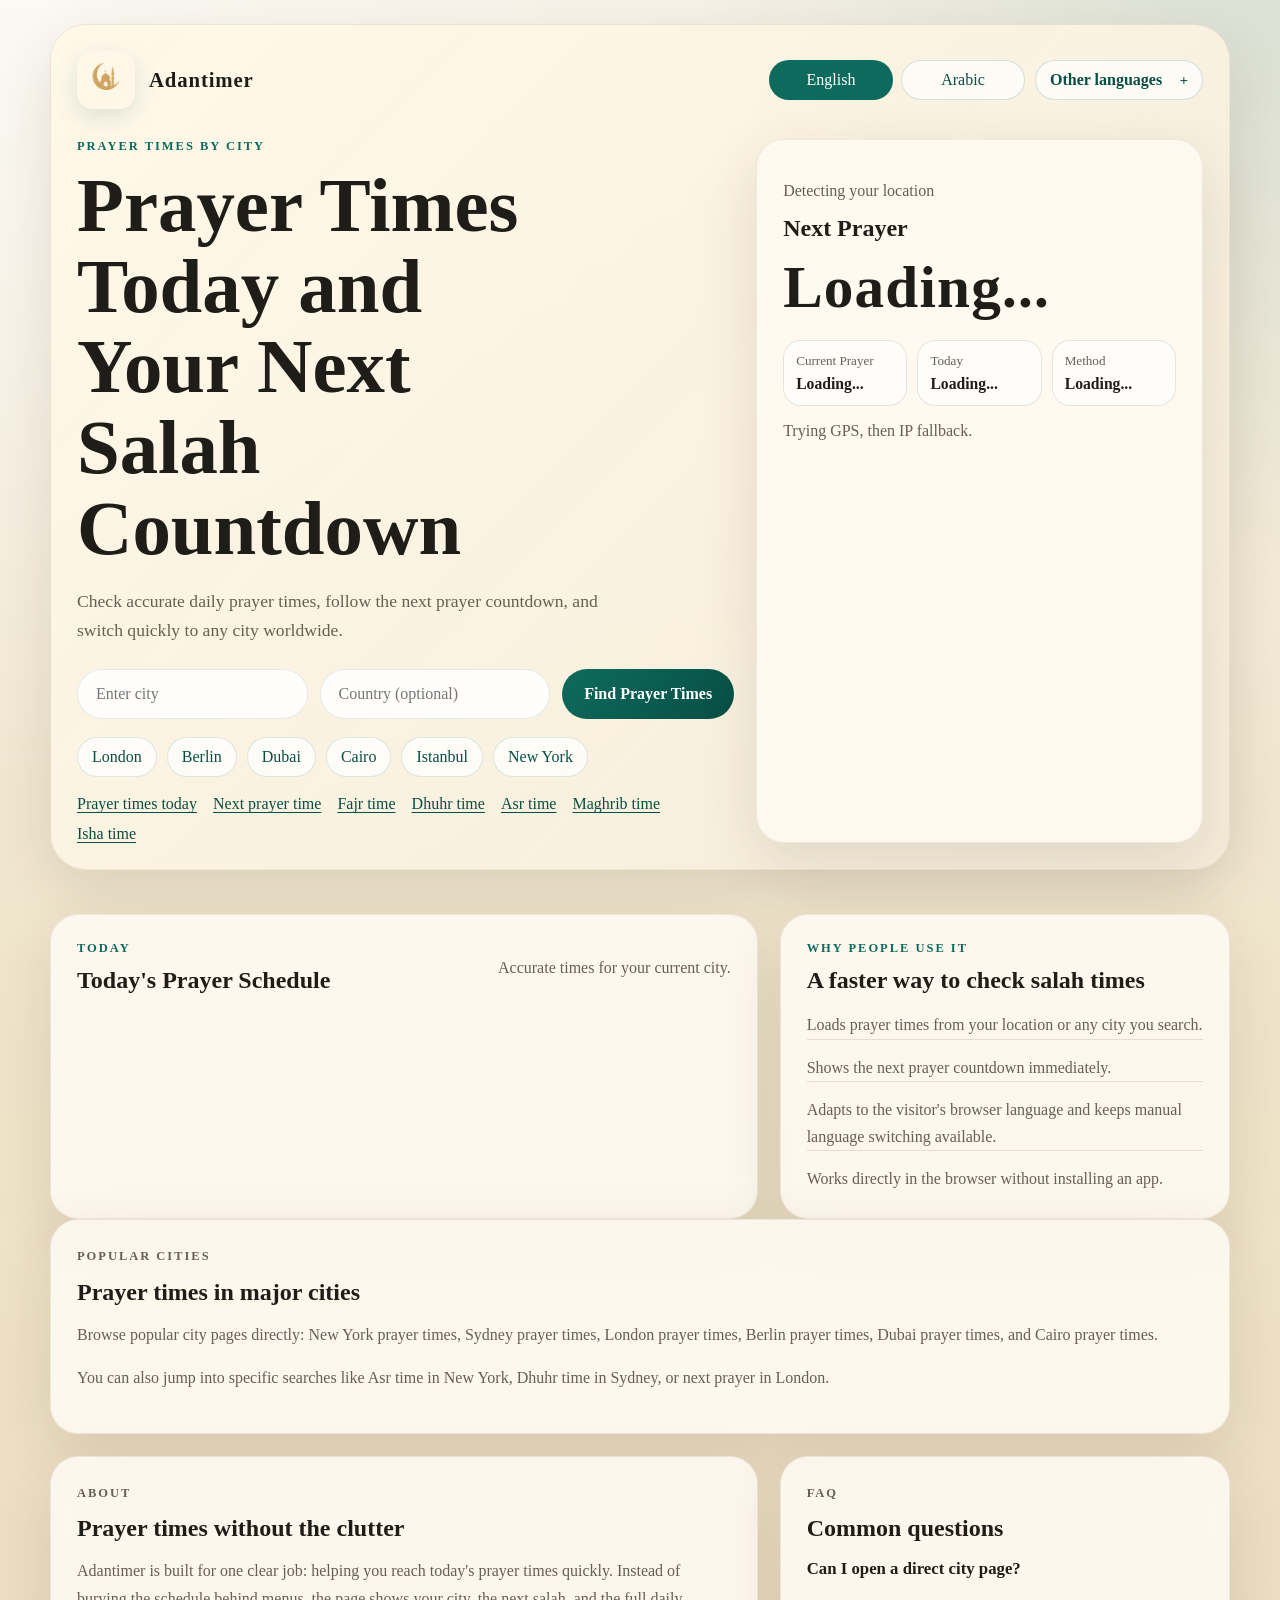
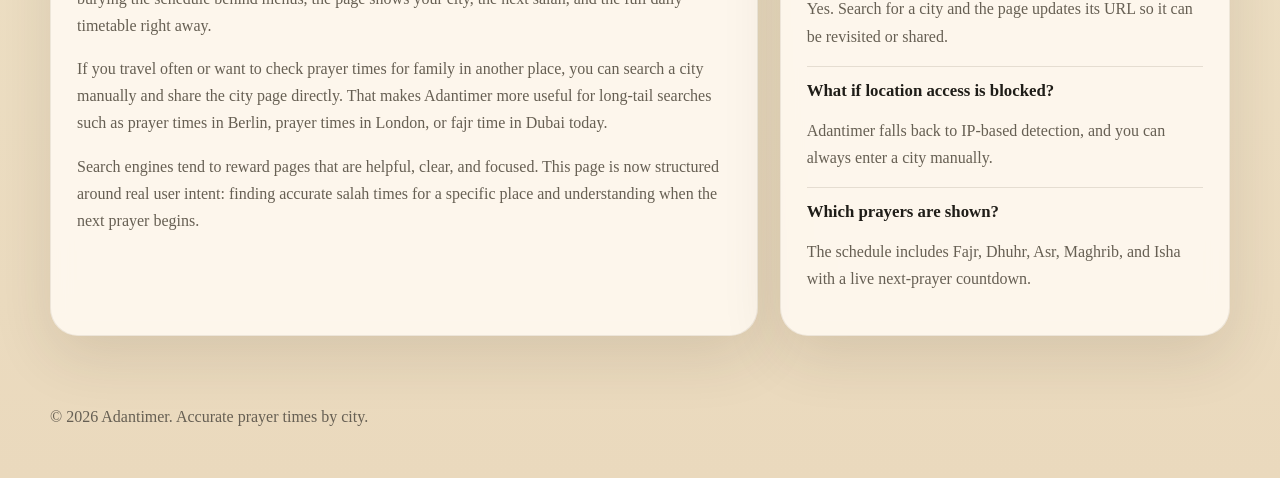
==== index.html @ 315ef010 "Audit and fix SEO and locale rendering issues" ====
<!DOCTYPE html>
<html lang="en">
<head>
  <meta charset="UTF-8">
  <meta name="viewport" content="width=device-width, initial-scale=1.0">
  <title>Adantimer | Accurate Prayer Times and Next Salah Countdown</title>
  <meta name="description" content="Check accurate prayer times for your city, see the next salah countdown, and let Adantimer adapt to your browser language and location.">
  <meta name="author" content="Adantimer Team">
  <meta name="robots" content="index,follow">
  <meta name="theme-color" content="#0d6b5d">
  <link rel="canonical" href="https://www.adantimer.com/">
  <link rel="alternate" hreflang="en" href="https://www.adantimer.com/">
  <link rel="alternate" hreflang="ar" href="https://www.adantimer.com/ar">
  <link rel="alternate" hreflang="de" href="https://www.adantimer.com/de">
  <link rel="alternate" hreflang="fr" href="https://www.adantimer.com/fr">
  <link rel="alternate" hreflang="tr" href="https://www.adantimer.com/tr">
  <link rel="alternate" hreflang="zh-hans" href="https://www.adantimer.com/zh-hans">
  <link rel="alternate" hreflang="x-default" href="https://www.adantimer.com/">
  <link rel="icon" type="image/png" href="/assets/favicon.png">
  <link rel="apple-touch-icon" href="/assets/favicon.png">

  <meta property="og:type" content="website">
  <meta property="og:title" content="Adantimer | Accurate Prayer Times and Next Salah Countdown">
  <meta property="og:description" content="Find today's prayer times, track the next prayer countdown, and load city-based salah times instantly.">
  <meta property="og:url" content="https://www.adantimer.com/">
  <meta property="og:image" content="https://www.adantimer.com/assets/favicon.png">

  <meta name="twitter:card" content="summary_large_image">
  <meta name="twitter:title" content="Adantimer | Accurate Prayer Times and Next Salah Countdown">
  <meta name="twitter:description" content="Find today's prayer times, track the next prayer countdown, and load city-based salah times instantly.">
  <meta name="twitter:image" content="https://www.adantimer.com/assets/favicon.png">

  <script type="application/ld+json" id="website-schema">
  {
    "@context": "https://schema.org",
    "@type": "WebSite",
    "name": "Adantimer",
    "url": "https://www.adantimer.com/",
    "description": "Adantimer helps Muslims check accurate prayer times and follow the next salah countdown by city.",
    "inLanguage": ["en", "ar", "de", "fr", "tr", "zh-Hans"]
  }
  </script>

  <script type="application/ld+json">
  {
    "@context": "https://schema.org",
    "@type": "FAQPage",
    "mainEntity": [
      {
        "@type": "Question",
        "name": "How does Adantimer find prayer times?",
        "acceptedAnswer": {
          "@type": "Answer",
          "text": "Adantimer uses your device location, an IP-based fallback, or a manually entered city to load daily prayer times."
        }
      },
      {
        "@type": "Question",
        "name": "Can I check prayer times for another city?",
        "acceptedAnswer": {
          "@type": "Answer",
          "text": "Yes. You can search for any city and Adantimer will update the page with local salah times and a next prayer countdown."
        }
      },
      {
        "@type": "Question",
        "name": "Which languages does Adantimer support?",
        "acceptedAnswer": {
          "@type": "Answer",
          "text": "Adantimer supports English, Arabic, German, French, Turkish, and Simplified Chinese, and it can adapt automatically to the visitor's browser language."
        }
      }
    ]
  }
  </script>

  <link rel="stylesheet" href="/style.css">
</head>
<body data-page="home">
  <header class="site-header">
    <div class="shell hero">
      <nav class="topbar" aria-label="Primary">
        <a class="brand" href="/">
          <img src="/assets/favicon.png" class="site-logo" alt="Adantimer logo">
          <span>Adantimer</span>
        </a>
        <div class="language-switch" aria-label="Language switcher">
          <div class="language-pills" role="group" aria-label="Primary language switch">
            <button type="button" data-lang="en" class="lang-btn is-active" aria-pressed="true">English</button>
            <button type="button" data-lang="ar" class="lang-btn" aria-pressed="false">Arabic</button>
          </div>
          <details class="language-menu">
            <summary class="language-menu-toggle" aria-label="Other languages">
              <span id="language-menu-label">Other languages</span>
              <span class="language-menu-caret" aria-hidden="true">+</span>
            </summary>
            <div class="language-menu-list">
              <button type="button" data-lang="zh-hans" class="lang-option">Chinese</button>
              <button type="button" data-lang="fr" class="lang-option">French</button>
              <button type="button" data-lang="de" class="lang-option">German</button>
              <button type="button" data-lang="tr" class="lang-option">Turkish</button>
            </div>
          </details>
        </div>
      </nav>

      <div class="hero-grid">
        <section class="hero-copy">
          <p class="eyebrow">Prayer times by city</p>
          <h1 id="hero-heading">Prayer Times Today and Your Next Salah Countdown</h1>
          <p id="hero-subtitle" class="hero-subtitle">
            Check accurate daily prayer times, follow the next prayer countdown, and switch quickly to any city worldwide.
          </p>

          <form id="location-form" class="location-form" novalidate>
            <label class="sr-only" for="manual-city">City</label>
            <input type="text" id="manual-city" name="city" placeholder="Enter city" autocomplete="address-level2">
            <label class="sr-only" for="manual-country">Country</label>
            <input type="text" id="manual-country" name="country" placeholder="Country (optional)" autocomplete="country-name">
            <button id="set-location-btn" type="submit">Find Prayer Times</button>
          </form>

          <div class="popular-cities" aria-label="Popular city shortcuts">
            <a class="city-chip" href="/london" data-city="London" data-country="United Kingdom">London</a>
            <a class="city-chip" href="/berlin" data-city="Berlin" data-country="Germany">Berlin</a>
            <a class="city-chip" href="/dubai" data-city="Dubai" data-country="United Arab Emirates">Dubai</a>
            <a class="city-chip" href="/cairo" data-city="Cairo" data-country="Egypt">Cairo</a>
            <a class="city-chip" href="/istanbul" data-city="Istanbul" data-country="Turkey">Istanbul</a>
            <a class="city-chip" href="/new-york" data-city="New York" data-country="United States">New York</a>
          </div>

          <div class="intent-links" aria-label="Prayer search shortcuts">
            <a href="/prayer-times">Prayer times today</a>
            <a href="/next-prayer">Next prayer time</a>
            <a href="/fajr-time">Fajr time</a>
            <a href="/dhuhr-time">Dhuhr time</a>
            <a href="/asr-time">Asr time</a>
            <a href="/maghrib-time">Maghrib time</a>
            <a href="/isha-time">Isha time</a>
          </div>
        </section>

        <aside class="next-prayer card featured-card" aria-live="polite">
          <p class="card-label" id="location-status">Detecting your location</p>
          <h2 id="title">Next Prayer</h2>
          <div id="next-prayer-name" class="highlight"></div>
          <div id="countdown" class="countdown">Loading...</div>
          <div class="mini-stats">
            <div class="mini-stat">
              <span id="current-prayer-label">Current Prayer</span>
              <strong id="current-prayer-value">Loading...</strong>
            </div>
            <div class="mini-stat">
              <span id="today-label">Today</span>
              <strong id="today-date-value">Loading...</strong>
            </div>
            <div class="mini-stat">
              <span id="method-label">Method</span>
              <strong id="method-value">Loading...</strong>
            </div>
          </div>
          <p id="location" class="location">Trying GPS, then IP fallback.</p>
        </aside>
      </div>
    </div>
  </header>

  <main class="shell main-content">
    <section class="content-grid">
      <section class="card schedule-card" aria-labelledby="schedule-heading">
        <div class="section-head">
          <div>
            <p class="eyebrow">Today</p>
            <h2 id="schedule-heading">Today's Prayer Schedule</h2>
          </div>
          <p id="schedule-summary" class="muted">Accurate times for your current city.</p>
        </div>
        <div id="prayer-times" class="prayer-times"></div>
      </section>

      <section class="card info-card" aria-labelledby="why-heading">
        <p class="eyebrow">Why people use it</p>
        <h2 id="why-heading">A faster way to check salah times</h2>
        <ul class="feature-list">
          <li>Loads prayer times from your location or any city you search.</li>
          <li>Shows the next prayer countdown immediately.</li>
          <li>Adapts to the visitor's browser language and keeps manual language switching available.</li>
          <li>Works directly in the browser without installing an app.</li>
        </ul>
      </section>
    </section>

    <section class="card prose" aria-labelledby="cities-heading">
      <p class="eyebrow">Popular Cities</p>
      <h2 id="cities-heading">Prayer times in major cities</h2>
      <p>
        Browse popular city pages directly: <a href="/new-york">New York prayer times</a>, <a href="/sydney">Sydney prayer times</a>, <a href="/london">London prayer times</a>, <a href="/berlin">Berlin prayer times</a>, <a href="/dubai">Dubai prayer times</a>, and <a href="/cairo">Cairo prayer times</a>.
      </p>
      <p>
        You can also jump into specific searches like <a href="/asr-time/new-york">Asr time in New York</a>, <a href="/dhuhr-time/sydney">Dhuhr time in Sydney</a>, or <a href="/next-prayer/london">next prayer in London</a>.
      </p>
    </section>

    <section class="seo-grid">
      <article class="card prose" aria-labelledby="about-heading">
        <p class="eyebrow">About</p>
        <h2 id="about-heading">Prayer times without the clutter</h2>
        <p>
          Adantimer is built for one clear job: helping you reach today's prayer times quickly. Instead of burying the schedule behind menus, the page shows your city, the next salah, and the full daily timetable right away.
        </p>
        <p>
          If you travel often or want to check prayer times for family in another place, you can search a city manually and share the city page directly. That makes Adantimer more useful for long-tail searches such as prayer times in Berlin, prayer times in London, or fajr time in Dubai today.
        </p>
        <p>
          Search engines tend to reward pages that are helpful, clear, and focused. This page is now structured around real user intent: finding accurate salah times for a specific place and understanding when the next prayer begins.
        </p>
      </article>

      <section class="card prose" aria-labelledby="faq-heading">
        <p class="eyebrow">FAQ</p>
        <h2 id="faq-heading">Common questions</h2>
        <div class="faq-list">
          <div>
            <h3>Can I open a direct city page?</h3>
            <p>Yes. Search for a city and the page updates its URL so it can be revisited or shared.</p>
          </div>
          <div>
            <h3>What if location access is blocked?</h3>
            <p>Adantimer falls back to IP-based detection, and you can always enter a city manually.</p>
          </div>
          <div>
            <h3>Which prayers are shown?</h3>
            <p>The schedule includes Fajr, Dhuhr, Asr, Maghrib, and Isha with a live next-prayer countdown.</p>
          </div>
        </div>
      </section>
    </section>
  </main>

  <footer class="shell footer">
    <p>&copy; 2026 Adantimer. Accurate prayer times by city.</p>
  </footer>

  <noscript>
    <div class="noscript-banner">
      JavaScript is required to load live prayer times and the next prayer countdown.
    </div>
  </noscript>

  <script>
    (() => {
      const languagePrefixes = new Set(["ar", "en", "de", "fr", "tr", "zh", "zh-cn", "zh-hans"]);
      const pageByPath = {
        "prayer-times": "prayer-times",
        "next-prayer": "next-prayer",
        "fajr-time": "fajr",
        "dhuhr-time": "dhuhr",
        "asr-time": "asr",
        "maghrib-time": "maghrib",
        "isha-time": "isha"
      };
      const parts = window.location.pathname.replace(/^\/+|\/+$/g, "").split("/").filter(Boolean);
      const first = (parts[0] || "").toLowerCase();
      const cleanParts = languagePrefixes.has(first) ? parts.slice(1) : parts;
      const page = pageByPath[cleanParts[0]];
      if (page) document.body.dataset.page = page;
    })();
  </script>
  <script src="/script.js"></script>
  <script>
    (() => {
      const languageMenu = document.querySelector(".language-menu");
      const languageMenuLabel = document.getElementById("language-menu-label");
      const languageOptionButtons = Array.from(document.querySelectorAll(".lang-option"));
      const quickLanguageButtons = Array.from(document.querySelectorAll(".lang-btn"));
      const primaryLanguages = new Set(["en", "ar"]);
      const languageLabels = {
        en: "Other languages",
        ar: "Other languages",
        de: "German",
        fr: "French",
        tr: "Turkish",
        "zh-hans": "Chinese"
      };

      if (!languageMenu || !languageMenuLabel || typeof window.setLanguage !== "function") return;

      const syncLanguageMenu = () => {
        const activeLanguage =
          window.language ||
          document.documentElement.lang.toLowerCase() ||
          localStorage.getItem("adantimer-language") ||
          "en";

        languageMenuLabel.textContent = languageLabels[activeLanguage] || "Other languages";
        languageMenu.classList.toggle("is-active", !primaryLanguages.has(activeLanguage));

        quickLanguageButtons.forEach(button => {
          const isActive = button.dataset.lang === activeLanguage;
          button.setAttribute("aria-pressed", isActive ? "true" : "false");
        });

        languageOptionButtons.forEach(button => {
          const isActive = button.dataset.lang === activeLanguage;
          button.classList.toggle("is-active", isActive);
          button.setAttribute("aria-pressed", isActive ? "true" : "false");
        });
      };

      const originalSetLanguage = window.setLanguage;
      window.setLanguage = (...args) => {
        const result = originalSetLanguage(...args);
        languageMenu.open = false;
        syncLanguageMenu();
        return result;
      };

      languageOptionButtons.forEach(button => {
        button.addEventListener("click", () => window.setLanguage(button.dataset.lang, true));
      });

      document.addEventListener("click", event => {
        if (!languageMenu.open) return;
        if (languageMenu.contains(event.target)) return;
        languageMenu.open = false;
      });

      syncLanguageMenu();
    })();
  </script>
</body>
</html>
---- style.css ----
:root {
  --bg: #f5f0e6;
  --bg-strong: #e5d7bd;
  --surface: rgba(255, 250, 242, 0.88);
  --surface-strong: #fff9ef;
  --text: #1f1d18;
  --muted: #665f53;
  --line: rgba(56, 42, 21, 0.12);
  --accent: #0d6b5d;
  --accent-strong: #084e44;
  --gold: #b98928;
  --shadow: 0 20px 60px rgba(57, 43, 24, 0.12);
  --radius-lg: 28px;
  --radius-md: 18px;
  --radius-sm: 12px;
  --max-width: 1180px;
}

* {
  box-sizing: border-box;
}

html {
  scroll-behavior: smooth;
}

body {
  margin: 0;
  color: var(--text);
  font-family: Georgia, "Times New Roman", serif;
  background:
    radial-gradient(circle at top left, rgba(255, 255, 255, 0.6), transparent 32%),
    radial-gradient(circle at top right, rgba(13, 107, 93, 0.12), transparent 24%),
    linear-gradient(180deg, #f7f1e5 0%, #efe3c8 55%, #ead9bd 100%);
  min-height: 100vh;
}

img {
  max-width: 100%;
  display: block;
}

button,
input {
  font: inherit;
}

button {
  cursor: pointer;
}

a {
  color: inherit;
  text-decoration: none;
}

.shell {
  width: min(calc(100% - 32px), var(--max-width));
  margin: 0 auto;
}

.site-header {
  padding: 24px 0 18px;
}

.hero {
  background:
    linear-gradient(135deg, rgba(255, 248, 232, 0.95), rgba(246, 237, 219, 0.92)),
    url("data:image/svg+xml,%3Csvg xmlns='http://www.w3.org/2000/svg' width='240' height='240' viewBox='0 0 240 240'%3E%3Cg fill='none' stroke='rgba(13,107,93,0.08)' stroke-width='1'%3E%3Cpath d='M120 20l26 26-26 26-26-26z'/%3E%3Cpath d='M60 80l26 26-26 26-26-26z'/%3E%3Cpath d='M180 80l26 26-26 26-26-26z'/%3E%3Cpath d='M120 140l26 26-26 26-26-26z'/%3E%3C/g%3E%3C/svg%3E");
  border: 1px solid rgba(56, 42, 21, 0.08);
  border-radius: 36px;
  padding: 26px;
  box-shadow: var(--shadow);
}

.topbar {
  display: flex;
  align-items: center;
  justify-content: space-between;
  gap: 16px;
}

.brand {
  display: inline-flex;
  align-items: center;
  gap: 14px;
  font-size: 1.3rem;
  font-weight: 700;
  letter-spacing: 0.04em;
}

.site-logo {
  width: 58px;
  height: 58px;
  object-fit: contain;
  border-radius: 16px;
  box-shadow: 0 8px 24px rgba(13, 107, 93, 0.14);
}

.language-switch {
  display: inline-flex;
  align-items: center;
  gap: 10px;
}

.language-pills {
  display: inline-flex;
  gap: 8px;
}

.lang-btn,
.lang-option,
.language-menu-toggle {
  border: 1px solid rgba(13, 107, 93, 0.18);
  background: rgba(255, 255, 255, 0.7);
  color: var(--accent-strong);
  border-radius: 999px;
  padding: 10px 14px;
  min-width: 52px;
  transition:
    transform 160ms ease,
    background 160ms ease,
    color 160ms ease,
    border-color 160ms ease,
    box-shadow 160ms ease;
}

.lang-btn,
.language-menu-toggle {
  min-width: 124px;
  justify-content: center;
}

.lang-btn:hover,
.lang-btn:focus-visible,
.lang-option:hover,
.lang-option:focus-visible,
.language-menu-toggle:hover,
.language-menu-toggle:focus-visible,
.city-chip:hover,
.city-chip:focus-visible,
#set-location-btn:hover,
#set-location-btn:focus-visible {
  transform: translateY(-1px);
}

.lang-btn.is-active {
  background: var(--accent);
  color: #fff;
}

.language-menu {
  position: relative;
}

.language-menu[open] {
  z-index: 20;
}

.language-menu-toggle {
  display: inline-flex;
  align-items: center;
  justify-content: space-between;
  gap: 10px;
  list-style: none;
  min-width: 168px;
  font-weight: 600;
}

.language-menu-toggle::-webkit-details-marker {
  display: none;
}

.language-menu-caret {
  font-size: 0.9rem;
  line-height: 1;
  transition: transform 160ms ease;
}

.language-menu[open] .language-menu-caret {
  transform: rotate(45deg);
}

.language-menu.is-active .language-menu-toggle,
.language-menu[open] .language-menu-toggle {
  border-color: rgba(13, 107, 93, 0.3);
  box-shadow: 0 10px 28px rgba(13, 107, 93, 0.12);
}

.language-menu-list {
  position: absolute;
  top: calc(100% + 10px);
  right: 0;
  display: grid;
  gap: 8px;
  min-width: 196px;
  padding: 12px;
  border: 1px solid rgba(56, 42, 21, 0.1);
  border-radius: 20px;
  background: rgba(255, 250, 242, 0.98);
  backdrop-filter: blur(14px);
  box-shadow: 0 20px 50px rgba(57, 43, 24, 0.14);
}

.lang-option {
  width: 100%;
  text-align: left;
  min-width: 0;
}

.lang-option.is-active {
  background: rgba(13, 107, 93, 0.12);
  border-color: rgba(13, 107, 93, 0.22);
  color: var(--accent-strong);
}

.hero-grid {
  display: grid;
  grid-template-columns: 1.25fr 0.85fr;
  gap: 22px;
  margin-top: 30px;
}

.hero-copy,
.featured-card,
.schedule-card,
.info-card,
.prose {
  animation: rise-in 600ms ease both;
}

.featured-card {
  animation-delay: 120ms;
}

.schedule-card {
  animation-delay: 180ms;
}

.info-card {
  animation-delay: 240ms;
}

.eyebrow {
  margin: 0 0 12px;
  text-transform: uppercase;
  letter-spacing: 0.16em;
  font-size: 0.78rem;
  color: var(--accent);
  font-weight: 700;
}

.hero-copy h1,
.prose h2,
.section-head h2,
.info-card h2,
.featured-card h2 {
  margin: 0;
  line-height: 1.05;
  font-weight: 700;
}

.hero-copy h1 {
  font-size: clamp(2.6rem, 7vw, 4.8rem);
  max-width: 12ch;
}

.hero-subtitle {
  margin: 18px 0 0;
  max-width: 62ch;
  font-size: 1.1rem;
  line-height: 1.65;
  color: var(--muted);
}

.location-form {
  display: grid;
  grid-template-columns: minmax(0, 1fr) minmax(0, 1fr) auto;
  gap: 12px;
  margin-top: 24px;
}

.location-form input {
  width: 100%;
  border: 1px solid rgba(13, 107, 93, 0.12);
  background: rgba(255, 255, 255, 0.9);
  border-radius: 999px;
  padding: 15px 18px;
  color: var(--text);
}

.location-form input:focus-visible {
  outline: 2px solid rgba(13, 107, 93, 0.3);
  outline-offset: 2px;
}

#set-location-btn {
  border: none;
  border-radius: 999px;
  background: linear-gradient(135deg, var(--accent), var(--accent-strong));
  color: #fff;
  padding: 15px 22px;
  font-weight: 700;
  white-space: nowrap;
}

.popular-cities {
  display: flex;
  flex-wrap: wrap;
  gap: 10px;
  margin-top: 18px;
}

.city-chip {
  display: inline-flex;
  align-items: center;
  border: 1px solid rgba(13, 107, 93, 0.14);
  background: rgba(255, 255, 255, 0.75);
  color: var(--accent-strong);
  border-radius: 999px;
  padding: 10px 14px;
}

.intent-links {
  display: flex;
  flex-wrap: wrap;
  gap: 12px 16px;
  margin-top: 18px;
}

.intent-links a {
  color: var(--accent-strong);
  text-decoration: underline;
  text-underline-offset: 3px;
}

.card {
  background: var(--surface);
  border: 1px solid rgba(56, 42, 21, 0.08);
  border-radius: var(--radius-lg);
  box-shadow: var(--shadow);
  backdrop-filter: blur(10px);
}

.featured-card {
  padding: 26px;
}

.card-label,
.muted,
.location {
  color: var(--muted);
}

.highlight {
  margin-top: 12px;
  color: var(--gold);
  font-size: 1.7rem;
  font-weight: 700;
}

.countdown {
  margin-top: 10px;
  font-size: clamp(2rem, 7vw, 3.7rem);
  font-weight: 700;
  letter-spacing: 0.02em;
}

.mini-stats {
  display: grid;
  grid-template-columns: repeat(3, minmax(0, 1fr));
  gap: 10px;
  margin-top: 18px;
}

.mini-stat {
  padding: 12px;
  border-radius: var(--radius-md);
  background: rgba(255, 255, 255, 0.72);
  border: 1px solid var(--line);
}

.mini-stat span {
  display: block;
  font-size: 0.82rem;
  color: var(--muted);
}

.mini-stat strong {
  display: block;
  margin-top: 6px;
  font-size: 0.98rem;
}

.main-content {
  padding: 26px 0 56px;
}

.content-grid,
.seo-grid {
  display: grid;
  grid-template-columns: minmax(0, 1.1fr) minmax(320px, 0.7fr);
  gap: 22px;
}

.seo-grid {
  margin-top: 22px;
}

.schedule-card,
.info-card,
.prose {
  padding: 26px;
}

.section-head {
  display: flex;
  align-items: end;
  justify-content: space-between;
  gap: 16px;
  margin-bottom: 20px;
}

.prayer-times {
  display: grid;
  gap: 12px;
}

.prayer-row {
  display: flex;
  justify-content: space-between;
  gap: 18px;
  padding: 15px 18px;
  border-radius: var(--radius-md);
  border: 1px solid var(--line);
  background: rgba(255, 255, 255, 0.62);
}

.prayer-row.is-next {
  border-color: rgba(185, 137, 40, 0.45);
  background: linear-gradient(135deg, rgba(255, 250, 233, 0.95), rgba(250, 241, 211, 0.9));
}

.prayer-name {
  font-weight: 700;
}

.prayer-time {
  font-variant-numeric: tabular-nums;
  font-weight: 700;
}

.feature-list,
.faq-list {
  margin: 18px 0 0;
  padding: 0;
  list-style: none;
}

.feature-list li,
.faq-list > div {
  padding-top: 14px;
  border-top: 1px solid var(--line);
}

.feature-list li:first-child,
.faq-list > div:first-child {
  padding-top: 0;
  border-top: none;
}

.prose p,
.faq-list p,
.feature-list li {
  line-height: 1.7;
  color: var(--muted);
}

.faq-list h3 {
  margin: 0 0 8px;
  font-size: 1.05rem;
}

.footer {
  padding: 0 0 36px;
  color: var(--muted);
}

.noscript-banner {
  width: min(calc(100% - 32px), var(--max-width));
  margin: 0 auto 24px;
  padding: 14px 16px;
  border-radius: var(--radius-sm);
  background: #fff0db;
  border: 1px solid rgba(185, 137, 40, 0.24);
  color: #6f4c11;
}

.sr-only {
  position: absolute;
  width: 1px;
  height: 1px;
  padding: 0;
  margin: -1px;
  overflow: hidden;
  clip: rect(0, 0, 0, 0);
  white-space: nowrap;
  border: 0;
}

body[dir="rtl"] {
  direction: rtl;
}

body[dir="rtl"] .topbar,
body[dir="rtl"] .section-head,
body[dir="rtl"] .prayer-row {
  direction: rtl;
}

body[dir="rtl"] .language-menu-list {
  left: 0;
  right: auto;
}

@keyframes rise-in {
  from {
    opacity: 0;
    transform: translateY(18px);
  }
  to {
    opacity: 1;
    transform: translateY(0);
  }
}

@media (max-width: 900px) {
  .hero-grid,
  .content-grid,
  .seo-grid {
    grid-template-columns: 1fr;
  }

  .location-form {
    grid-template-columns: 1fr;
  }

  .section-head {
    align-items: start;
    flex-direction: column;
  }
}

@media (max-width: 640px) {
  .shell {
    width: min(calc(100% - 20px), var(--max-width));
  }

  .hero {
    padding: 20px;
    border-radius: 28px;
  }

  .topbar {
    align-items: flex-start;
    flex-direction: column;
  }

  .language-switch {
    width: 100%;
    justify-content: flex-start;
    flex-wrap: wrap;
  }

  .language-menu {
    margin-left: auto;
    width: 100%;
  }

  .language-menu-toggle {
    width: 100%;
  }

  .brand {
    font-size: 1.1rem;
  }

  .site-logo {
    width: 48px;
    height: 48px;
  }

  .featured-card,
  .schedule-card,
  .info-card,
  .prose {
    padding: 20px;
  }

  .countdown {
    font-size: 2.3rem;
  }

  .mini-stats {
    grid-template-columns: 1fr;
  }
}
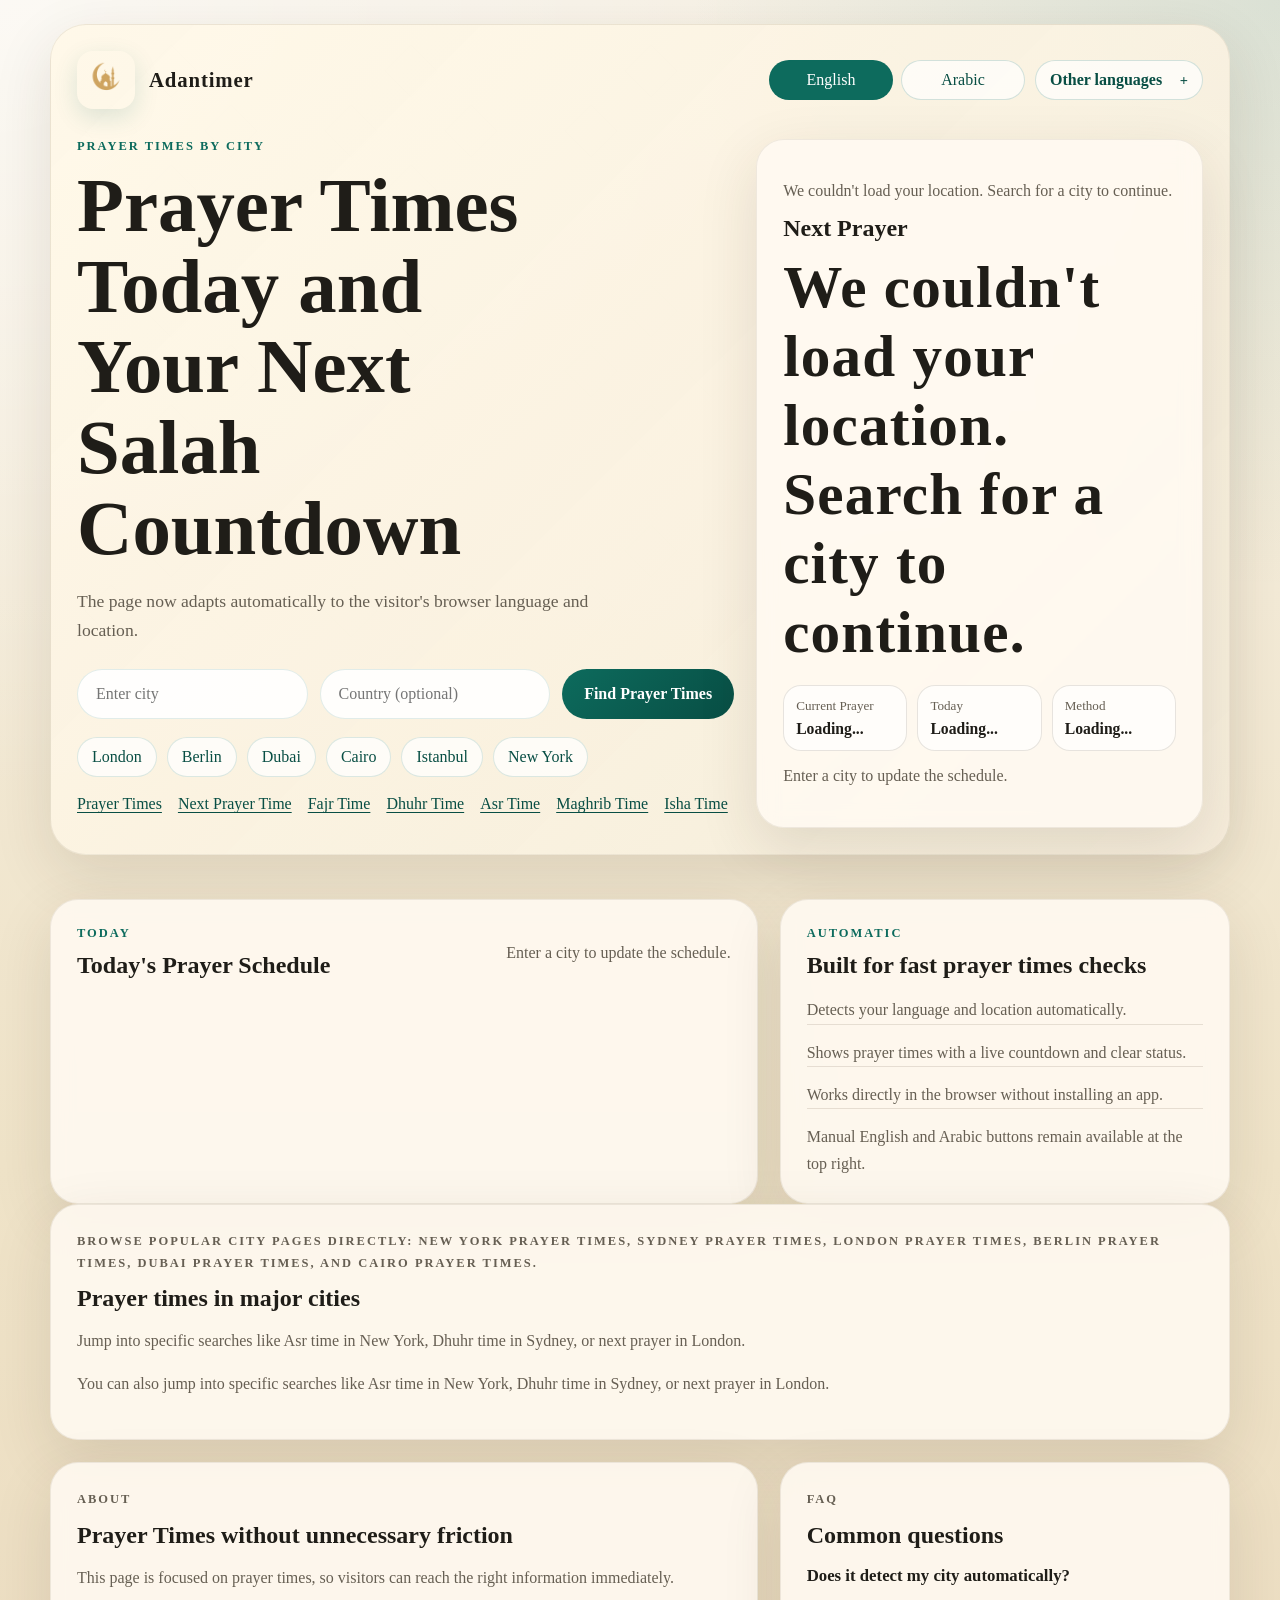
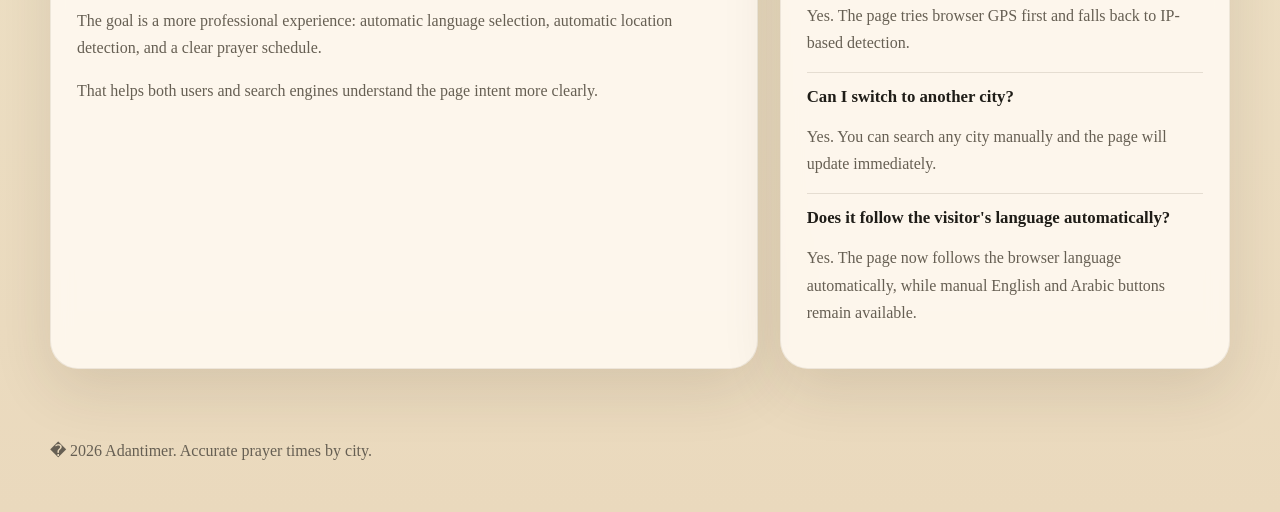
==== commit cb53a4b0: "Polish preview language menu and client locale fallback" ====
--- a/index.html
+++ b/index.html
@@ -13,8 +13,6 @@
   <link rel="alternate" hreflang="ar" href="https://www.adantimer.com/ar">
   <link rel="alternate" hreflang="de" href="https://www.adantimer.com/de">
   <link rel="alternate" hreflang="fr" href="https://www.adantimer.com/fr">
-  <link rel="alternate" hreflang="tr" href="https://www.adantimer.com/tr">
-  <link rel="alternate" hreflang="zh-hans" href="https://www.adantimer.com/zh-hans">
   <link rel="alternate" hreflang="x-default" href="https://www.adantimer.com/">
   <link rel="icon" type="image/png" href="/assets/favicon.png">
   <link rel="apple-touch-icon" href="/assets/favicon.png">
@@ -37,7 +35,7 @@
     "name": "Adantimer",
     "url": "https://www.adantimer.com/",
     "description": "Adantimer helps Muslims check accurate prayer times and follow the next salah countdown by city.",
-    "inLanguage": ["en", "ar", "de", "fr", "tr", "zh-Hans"]
+    "inLanguage": ["en", "ar", "de", "fr"]
   }
   </script>
 
@@ -67,7 +65,7 @@
         "name": "Which languages does Adantimer support?",
         "acceptedAnswer": {
           "@type": "Answer",
-          "text": "Adantimer supports English, Arabic, German, French, Turkish, and Simplified Chinese, and it can adapt automatically to the visitor's browser language."
+          "text": "Adantimer supports English, Arabic, German, and French, and it can adapt automatically to the visitor's browser language."
         }
       }
     ]
@@ -274,6 +272,7 @@
       const languageOptionButtons = Array.from(document.querySelectorAll(".lang-option"));
       const quickLanguageButtons = Array.from(document.querySelectorAll(".lang-btn"));
       const primaryLanguages = new Set(["en", "ar"]);
+      const supportedLanguages = new Set(["en", "ar", "de", "fr", "tr", "zh-hans"]);
       const languageLabels = {
         en: "Other languages",
         ar: "Other languages",
@@ -282,15 +281,75 @@
         tr: "Turkish",
         "zh-hans": "Chinese"
       };
-
-      if (!languageMenu || !languageMenuLabel || typeof window.setLanguage !== "function") return;
+      const mojibakeDecoder = typeof TextDecoder !== "undefined" ? new TextDecoder("utf-8") : null;
+      let wrappedSetLanguage = null;
+
+      if (!languageMenu || !languageMenuLabel) return;
+
+      const repairMojibake = value => {
+        if (typeof value !== "string") return value;
+        if (!/[ÃƒÃ˜Ã™ÃÃ‘Ã…Ã†Ã‡Ã‹ÃÃ–ÃœÃÃžÃŸÃ -Ã¿]/.test(value)) return value;
+        try {
+          if (mojibakeDecoder) {
+            const bytes = Uint8Array.from(Array.from(value, char => char.charCodeAt(0) & 255));
+            return mojibakeDecoder.decode(bytes);
+          }
+          return decodeURIComponent(escape(value));
+        } catch {
+          return value;
+        }
+      };
+
+      const repairVisibleText = root => {
+        if (!root || typeof document.createTreeWalker !== "function") return;
+        const walker = document.createTreeWalker(root, NodeFilter.SHOW_TEXT, {
+          acceptNode(node) {
+            const parent = node.parentElement;
+            if (!parent) return NodeFilter.FILTER_REJECT;
+            const tag = parent.tagName;
+            if (tag === "SCRIPT" || tag === "STYLE" || tag === "NOSCRIPT") return NodeFilter.FILTER_REJECT;
+            return node.nodeValue && node.nodeValue.trim() ? NodeFilter.FILTER_ACCEPT : NodeFilter.FILTER_REJECT;
+          }
+        });
+        let current = walker.nextNode();
+        while (current) {
+          const repaired = repairMojibake(current.nodeValue);
+          if (repaired !== current.nodeValue) current.nodeValue = repaired;
+          current = walker.nextNode();
+        }
+      };
+
+      const getPathLanguage = () => {
+        const firstSegment = window.location.pathname.replace(/^\/+/, "").split("/")[0].toLowerCase();
+        return supportedLanguages.has(firstSegment) ? firstSegment : "";
+      };
+
+      const getActiveLanguage = () => {
+        const stored = (localStorage.getItem("adantimer-language") || "").toLowerCase();
+        const windowLanguage = (window.language || "").toLowerCase();
+        const documentLanguage = (document.documentElement.lang || "").toLowerCase();
+        return (
+          (supportedLanguages.has(windowLanguage) && windowLanguage) ||
+          (supportedLanguages.has(stored) && stored) ||
+          getPathLanguage() ||
+          (documentLanguage.startsWith("ar") ? "ar" :
+            documentLanguage.startsWith("de") ? "de" :
+            documentLanguage.startsWith("fr") ? "fr" :
+            documentLanguage.startsWith("tr") ? "tr" :
+            documentLanguage.startsWith("zh") ? "zh-hans" : "en")
+        );
+      };
+
+      const buildRelativeUrl = lang => {
+        const parts = window.location.pathname.replace(/^\/+/, "").split("/").filter(Boolean);
+        const cleanParts = supportedLanguages.has((parts[0] || "").toLowerCase()) ? parts.slice(1) : parts;
+        const path = cleanParts.length ? `/${cleanParts.join("/")}` : "/";
+        return lang === "en" ? path : `/${lang}${path === "/" ? "" : path}`;
+      };
 
       const syncLanguageMenu = () => {
-        const activeLanguage =
-          window.language ||
-          document.documentElement.lang.toLowerCase() ||
-          localStorage.getItem("adantimer-language") ||
-          "en";
+        const activeLanguage = getActiveLanguage();
+        window.language = activeLanguage;
 
         languageMenuLabel.textContent = languageLabels[activeLanguage] || "Other languages";
         languageMenu.classList.toggle("is-active", !primaryLanguages.has(activeLanguage));
@@ -305,18 +364,35 @@
           button.classList.toggle("is-active", isActive);
           button.setAttribute("aria-pressed", isActive ? "true" : "false");
         });
-      };
-
-      const originalSetLanguage = window.setLanguage;
-      window.setLanguage = (...args) => {
-        const result = originalSetLanguage(...args);
-        languageMenu.open = false;
-        syncLanguageMenu();
-        return result;
+
+        repairVisibleText(document.body);
+      };
+
+      const wrapSetLanguage = () => {
+        if (typeof window.setLanguage !== "function" || window.setLanguage === wrappedSetLanguage) return;
+        const originalSetLanguage = window.setLanguage;
+        wrappedSetLanguage = (...args) => {
+          const result = originalSetLanguage(...args);
+          languageMenu.open = false;
+          window.language = args[0] || getActiveLanguage();
+          syncLanguageMenu();
+          return result;
+        };
+        window.setLanguage = wrappedSetLanguage;
+      };
+
+      const handleLanguageChange = lang => {
+        localStorage.setItem("adantimer-language", lang);
+        window.language = lang;
+        if (typeof window.setLanguage === "function") {
+          window.setLanguage(lang, true);
+          return;
+        }
+        window.location.assign(buildRelativeUrl(lang) + window.location.search);
       };
 
       languageOptionButtons.forEach(button => {
-        button.addEventListener("click", () => window.setLanguage(button.dataset.lang, true));
+        button.addEventListener("click", () => handleLanguageChange(button.dataset.lang));
       });
 
       document.addEventListener("click", event => {
@@ -325,6 +401,13 @@
         languageMenu.open = false;
       });
 
+      wrapSetLanguage();
+      repairVisibleText(document.body);
+      new MutationObserver(() => {
+        wrapSetLanguage();
+        syncLanguageMenu();
+      }).observe(document.body, { childList: true, subtree: true, characterData: true });
+
       syncLanguageMenu();
     })();
   </script>
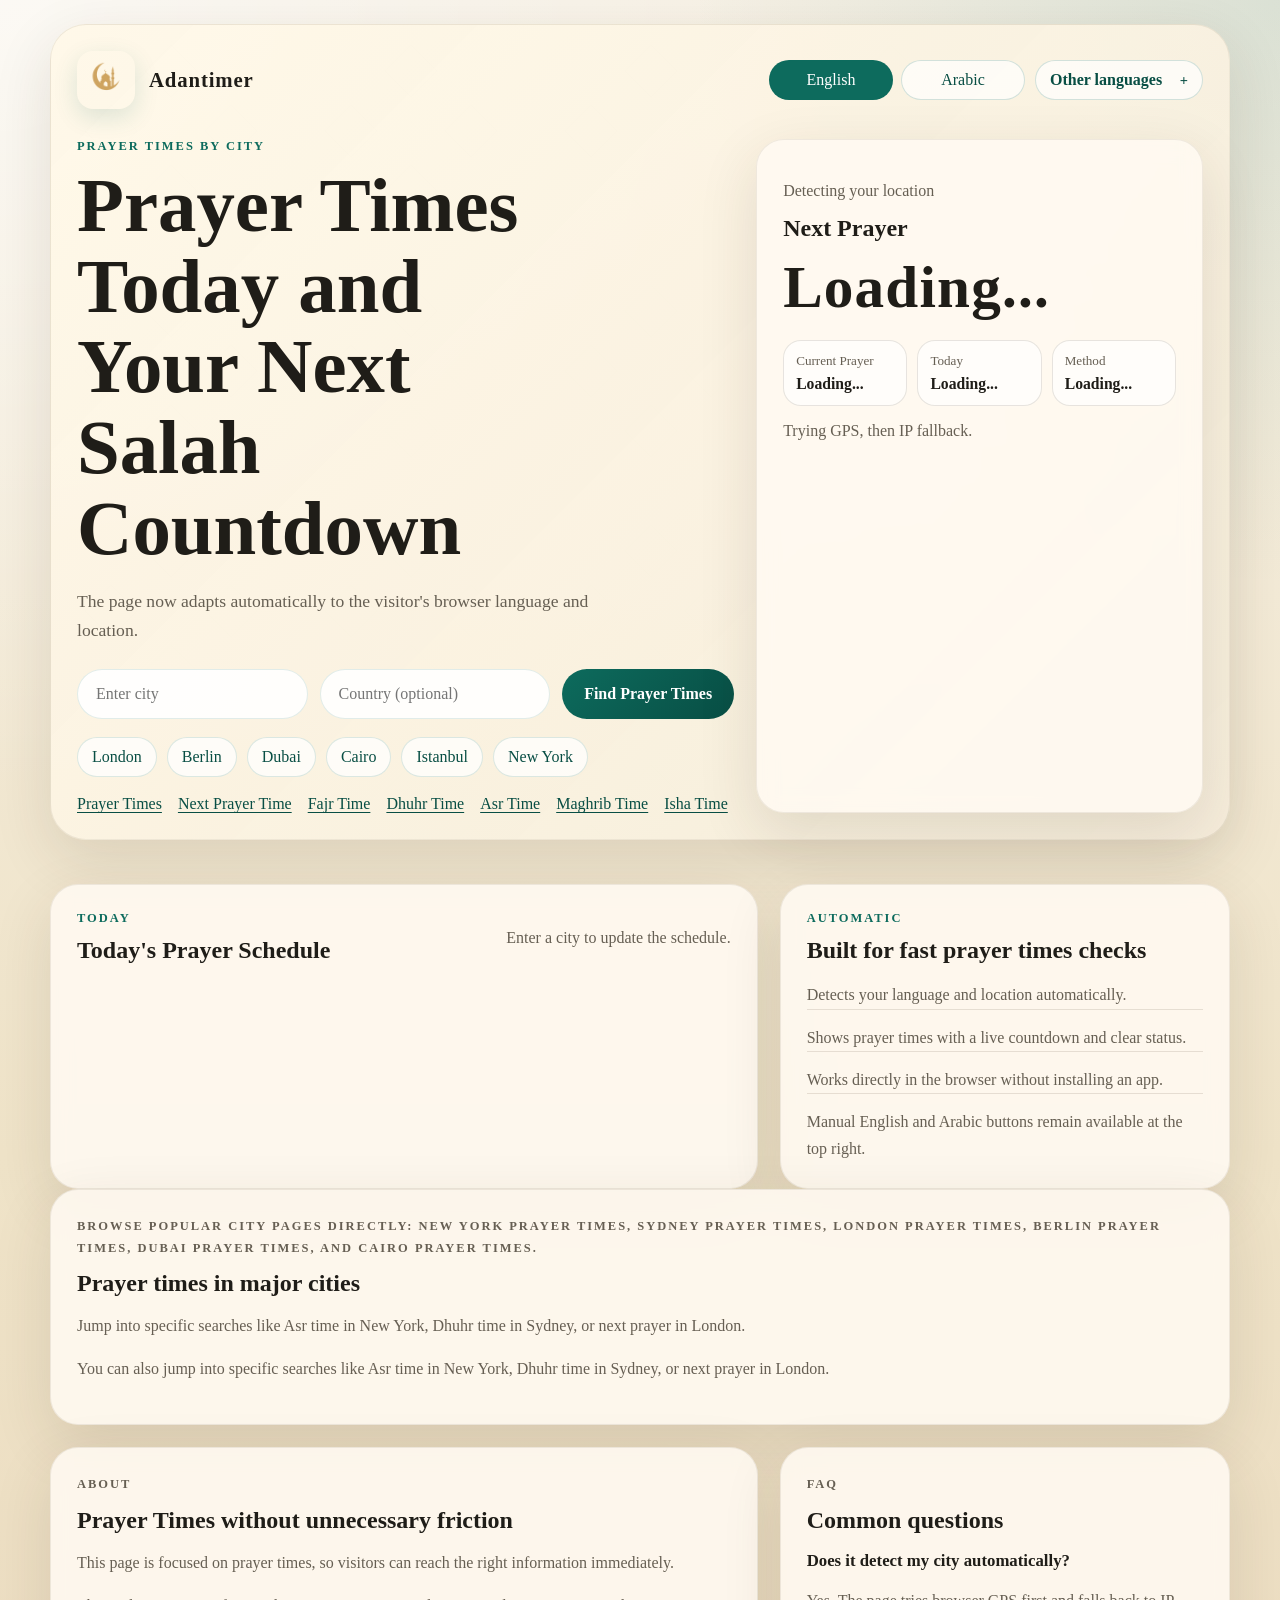
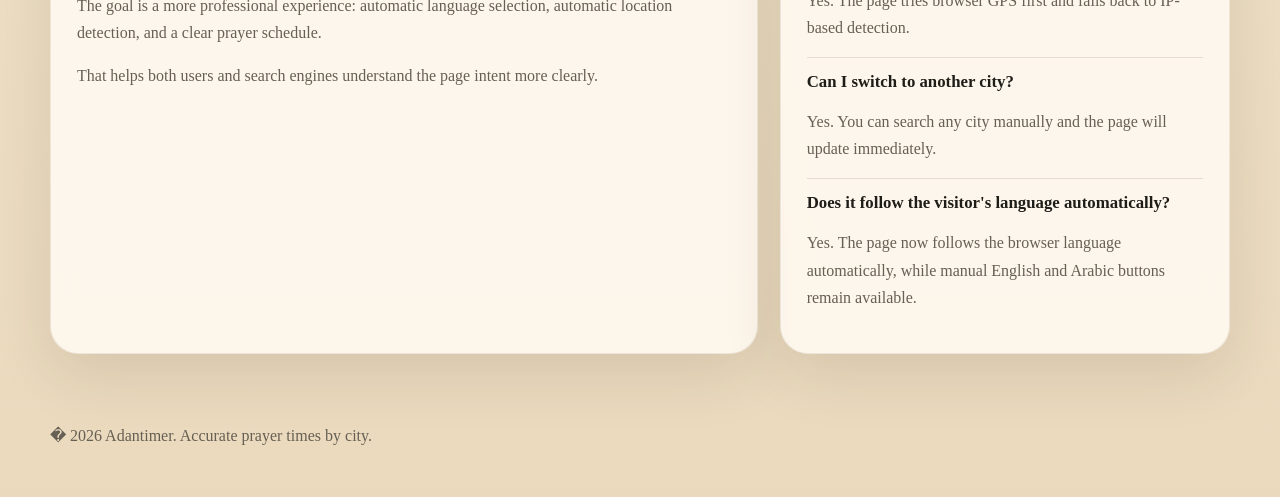
==== commit 38e1bc94: "Prevent loading hang and bust stale script cache" ====
--- a/index.html
+++ b/index.html
@@ -264,7 +264,7 @@
       if (page) document.body.dataset.page = page;
     })();
   </script>
-  <script src="/script.js"></script>
+  <script src="/script.js?v=20260412b"></script>
   <script>
     (() => {
       const languageMenu = document.querySelector(".language-menu");
@@ -288,7 +288,7 @@
 
       const repairMojibake = value => {
         if (typeof value !== "string") return value;
-        if (!/[ÃƒÃ˜Ã™ÃÃ‘Ã…Ã†Ã‡Ã‹ÃÃ–ÃœÃÃžÃŸÃ -Ã¿]/.test(value)) return value;
+        if (!/[ÃƒÆ’ÃƒËœÃƒâ„¢ÃƒÂÃƒâ€˜Ãƒâ€¦Ãƒâ€ Ãƒâ€¡Ãƒâ€¹ÃƒÂÃƒâ€“ÃƒÅ“ÃƒÂÃƒÅ¾ÃƒÅ¸ÃƒÂ -ÃƒÂ¿]/.test(value)) return value;
         try {
           if (mojibakeDecoder) {
             const bytes = Uint8Array.from(Array.from(value, char => char.charCodeAt(0) & 255));
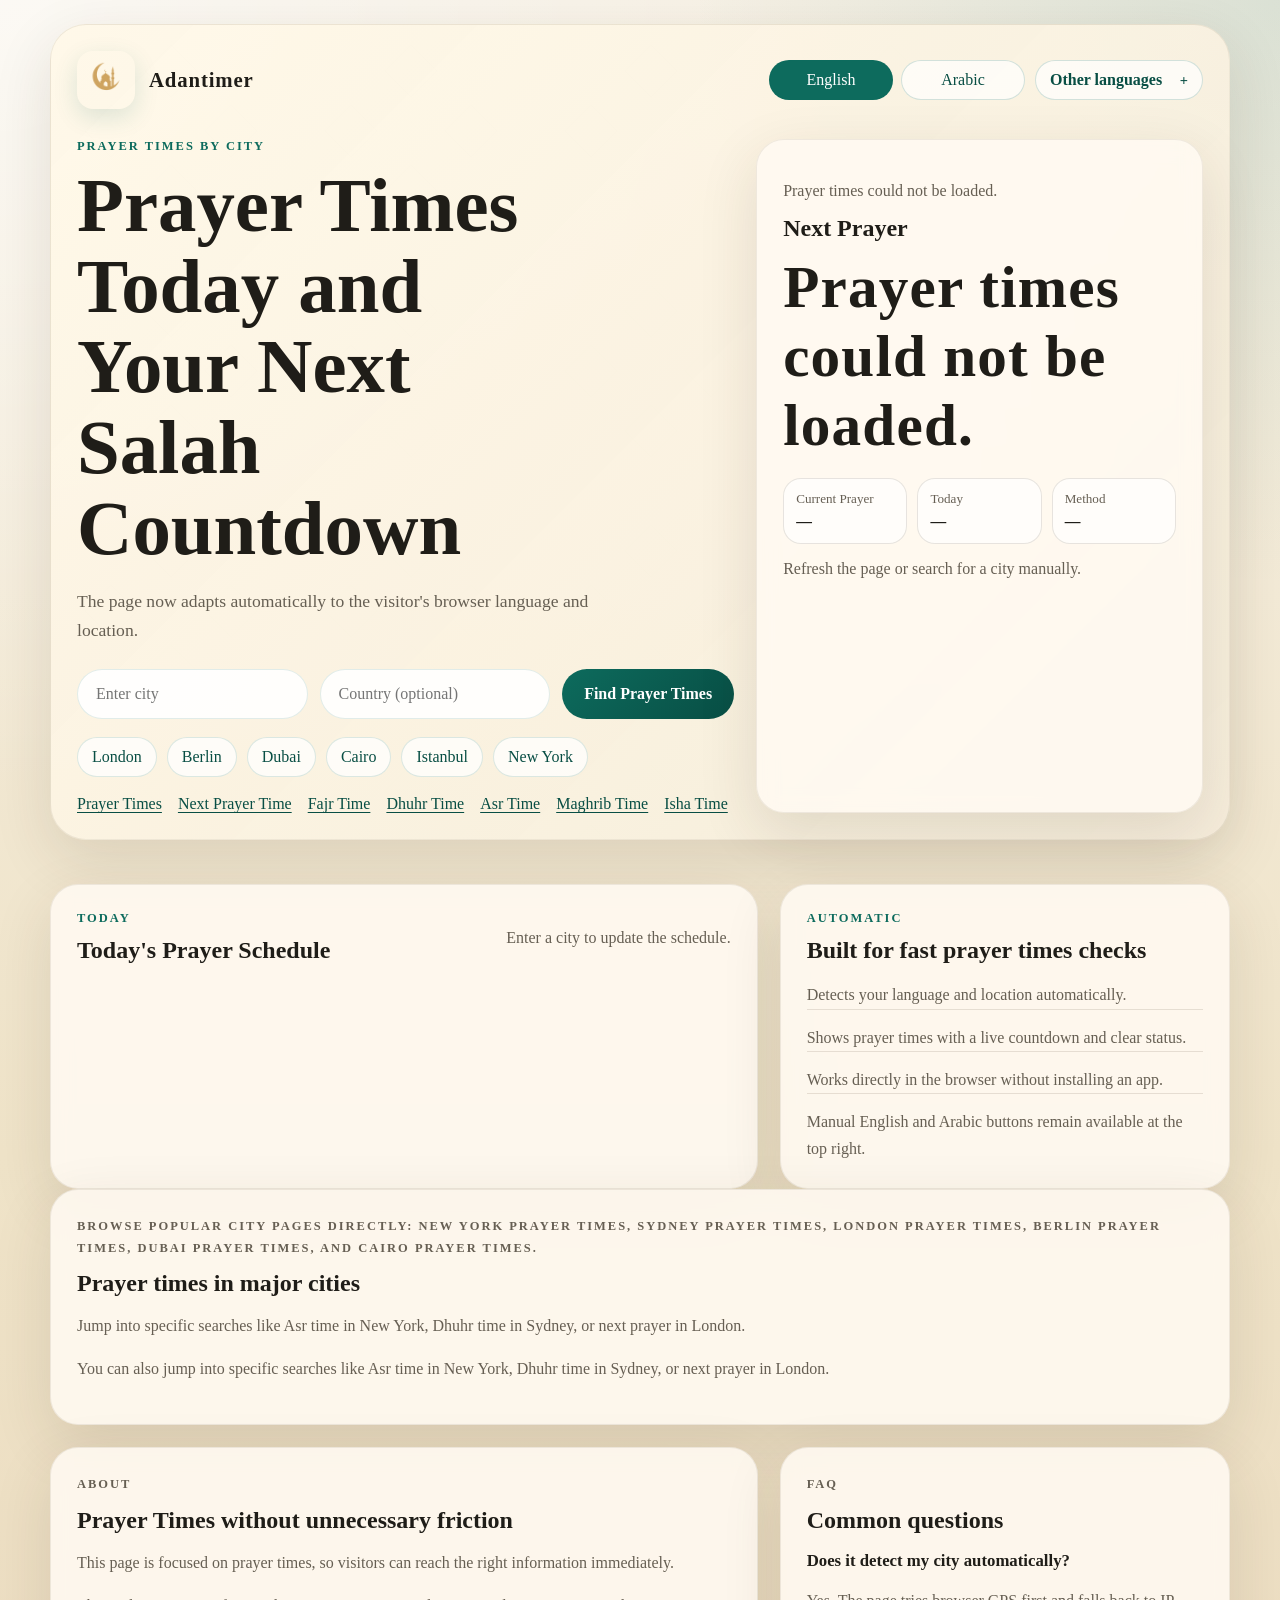
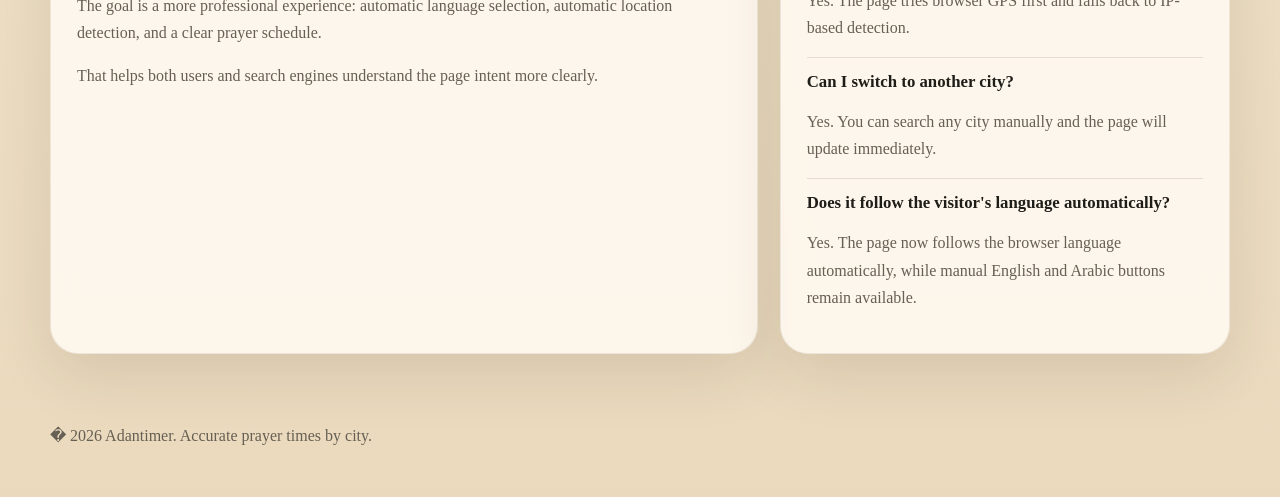
==== commit 0222b7cd: "Add guarded client startup patch before script bootstrap" ====
--- a/index.html
+++ b/index.html
@@ -264,7 +264,8 @@
       if (page) document.body.dataset.page = page;
     })();
   </script>
-  <script src="/script.js?v=20260412b"></script>
+  <script src="/client-startflow-fix.js?v=20260412d"></script>
+  <script src="/script.js?v=20260412c"></script>
   <script>
     (() => {
       const languageMenu = document.querySelector(".language-menu");
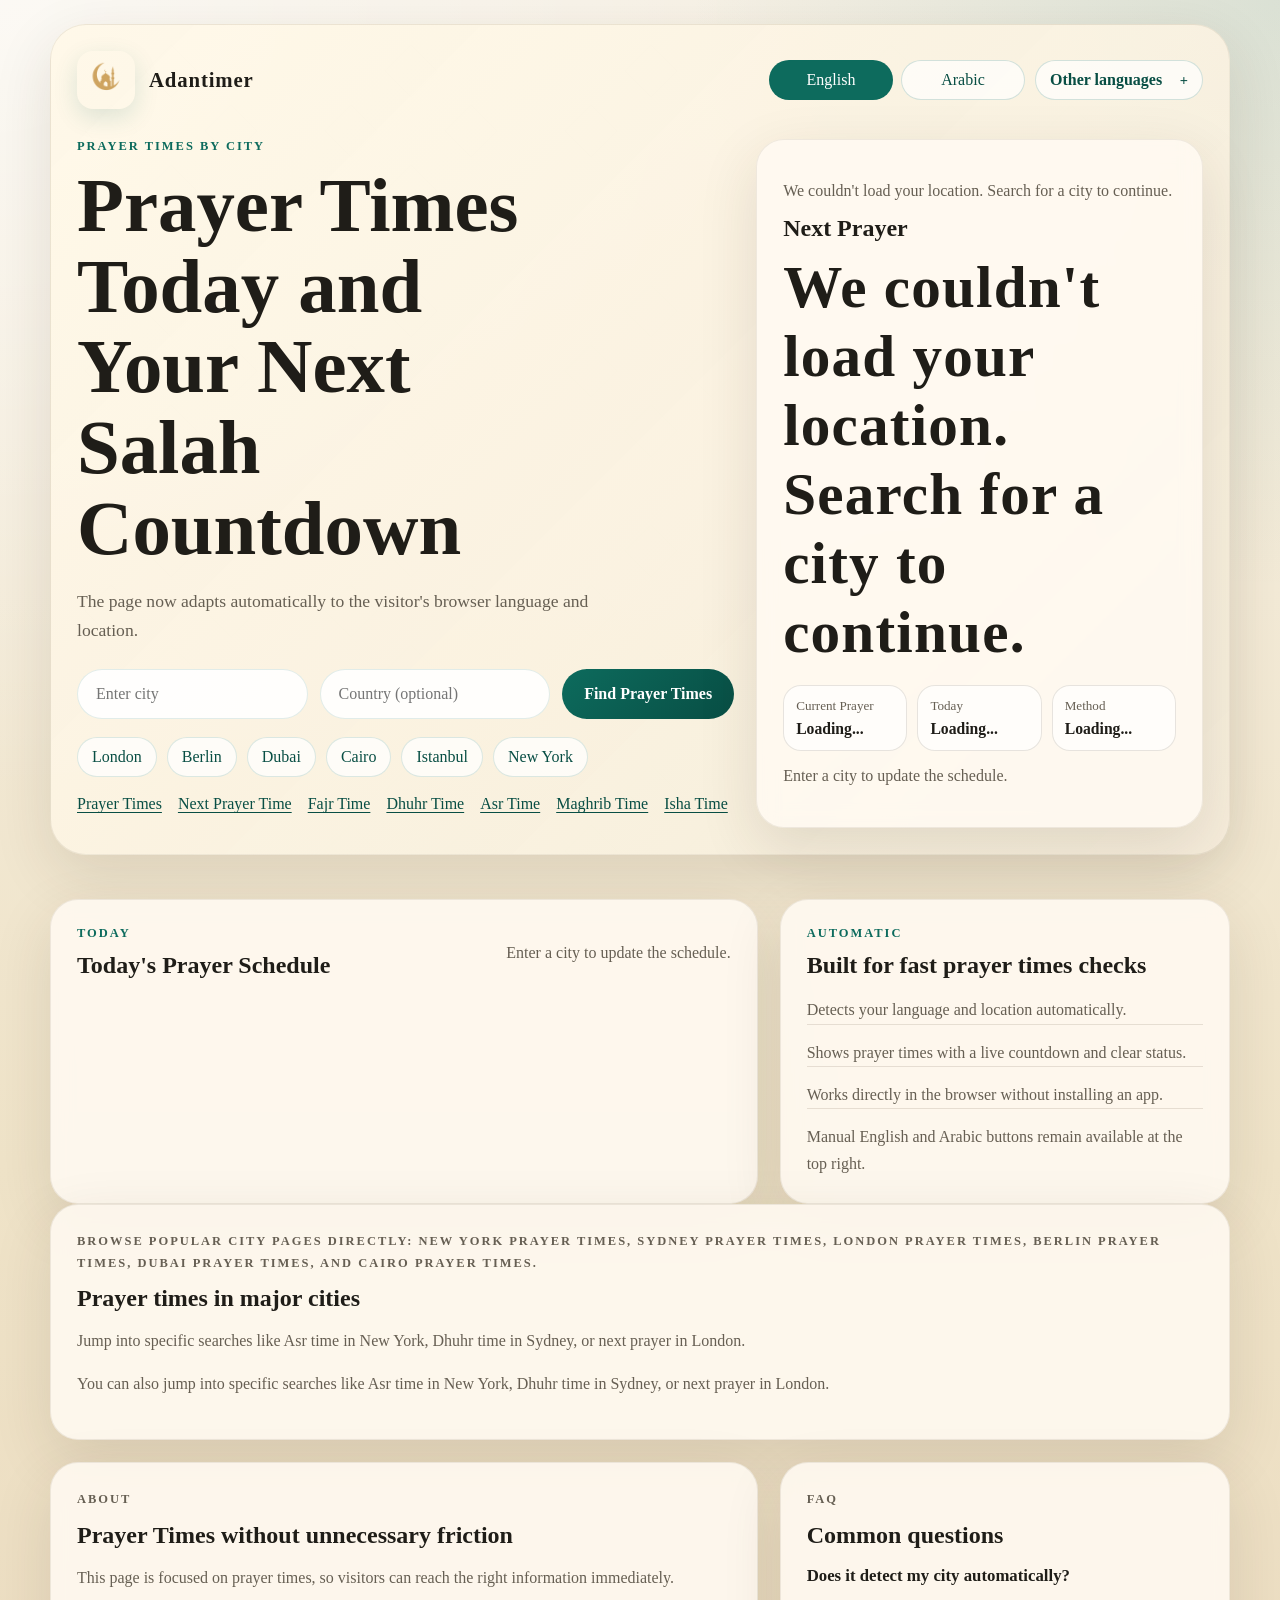
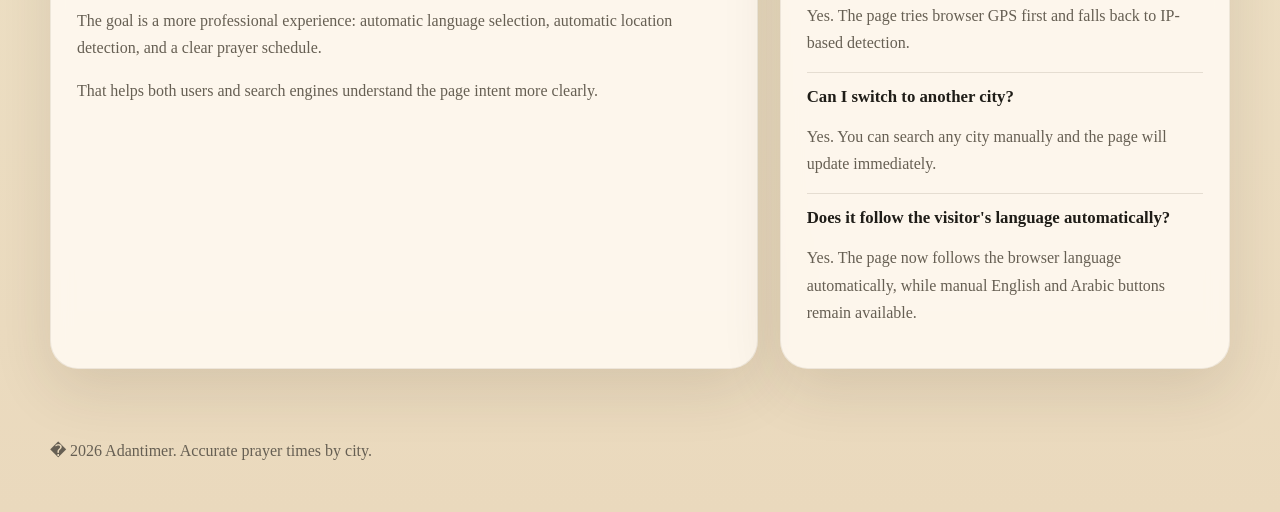
==== commit aa8d7286: "Emergency restore exact last known-good production tree" ====
--- a/index.html
+++ b/index.html
@@ -264,8 +264,7 @@
       if (page) document.body.dataset.page = page;
     })();
   </script>
-  <script src="/client-startflow-fix.js?v=20260412d"></script>
-  <script src="/script.js?v=20260412c"></script>
+  <script src="/script.js"></script>
   <script>
     (() => {
       const languageMenu = document.querySelector(".language-menu");
@@ -289,7 +288,7 @@
 
       const repairMojibake = value => {
         if (typeof value !== "string") return value;
-        if (!/[ÃƒÆ’ÃƒËœÃƒâ„¢ÃƒÂÃƒâ€˜Ãƒâ€¦Ãƒâ€ Ãƒâ€¡Ãƒâ€¹ÃƒÂÃƒâ€“ÃƒÅ“ÃƒÂÃƒÅ¾ÃƒÅ¸ÃƒÂ -ÃƒÂ¿]/.test(value)) return value;
+        if (!/[ÃƒÃ˜Ã™ÃÃ‘Ã…Ã†Ã‡Ã‹ÃÃ–ÃœÃÃžÃŸÃ -Ã¿]/.test(value)) return value;
         try {
           if (mojibakeDecoder) {
             const bytes = Uint8Array.from(Array.from(value, char => char.charCodeAt(0) & 255));
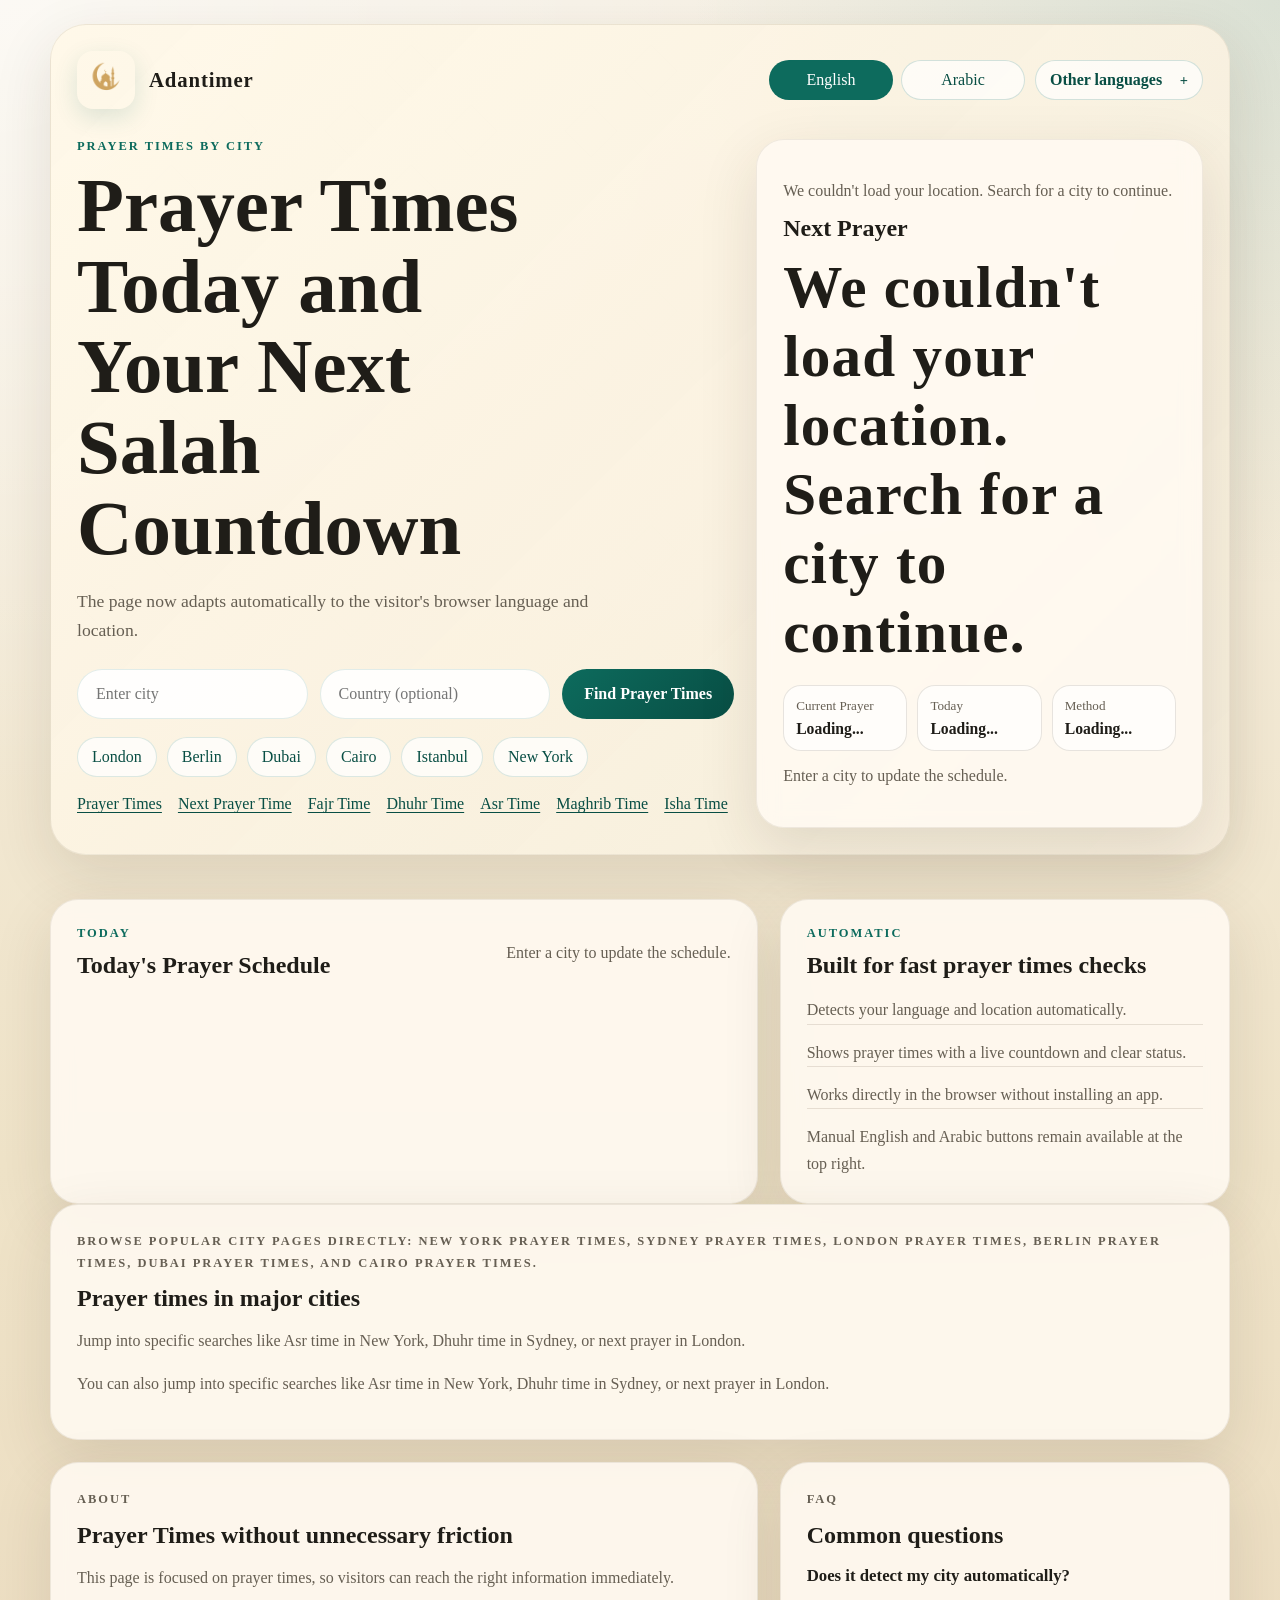
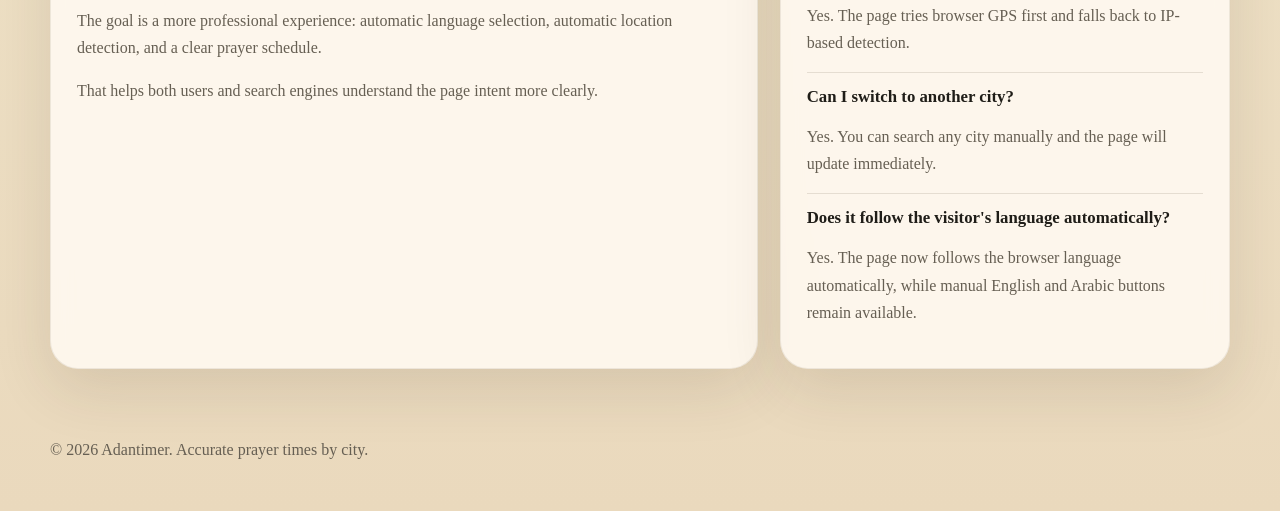
==== commit 8e1f0100: "Restore GitHub main to current live Vercel rollback state" ====
--- a/index.html
+++ b/index.html
@@ -13,6 +13,8 @@
   <link rel="alternate" hreflang="ar" href="https://www.adantimer.com/ar">
   <link rel="alternate" hreflang="de" href="https://www.adantimer.com/de">
   <link rel="alternate" hreflang="fr" href="https://www.adantimer.com/fr">
+  <link rel="alternate" hreflang="tr" href="https://www.adantimer.com/tr">
+  <link rel="alternate" hreflang="zh-hans" href="https://www.adantimer.com/zh-hans">
   <link rel="alternate" hreflang="x-default" href="https://www.adantimer.com/">
   <link rel="icon" type="image/png" href="/assets/favicon.png">
   <link rel="apple-touch-icon" href="/assets/favicon.png">
@@ -35,7 +37,7 @@
     "name": "Adantimer",
     "url": "https://www.adantimer.com/",
     "description": "Adantimer helps Muslims check accurate prayer times and follow the next salah countdown by city.",
-    "inLanguage": ["en", "ar", "de", "fr"]
+    "inLanguage": ["en", "ar", "de", "fr", "tr", "zh-Hans"]
   }
   </script>
 
@@ -65,7 +67,7 @@
         "name": "Which languages does Adantimer support?",
         "acceptedAnswer": {
           "@type": "Answer",
-          "text": "Adantimer supports English, Arabic, German, and French, and it can adapt automatically to the visitor's browser language."
+          "text": "Adantimer supports English, Arabic, German, French, Turkish, and Simplified Chinese, and it can adapt automatically to the visitor's browser language."
         }
       }
     ]
@@ -272,7 +274,6 @@
       const languageOptionButtons = Array.from(document.querySelectorAll(".lang-option"));
       const quickLanguageButtons = Array.from(document.querySelectorAll(".lang-btn"));
       const primaryLanguages = new Set(["en", "ar"]);
-      const supportedLanguages = new Set(["en", "ar", "de", "fr", "tr", "zh-hans"]);
       const languageLabels = {
         en: "Other languages",
         ar: "Other languages",
@@ -281,75 +282,15 @@
         tr: "Turkish",
         "zh-hans": "Chinese"
       };
-      const mojibakeDecoder = typeof TextDecoder !== "undefined" ? new TextDecoder("utf-8") : null;
-      let wrappedSetLanguage = null;
-
-      if (!languageMenu || !languageMenuLabel) return;
-
-      const repairMojibake = value => {
-        if (typeof value !== "string") return value;
-        if (!/[ÃƒÃ˜Ã™ÃÃ‘Ã…Ã†Ã‡Ã‹ÃÃ–ÃœÃÃžÃŸÃ -Ã¿]/.test(value)) return value;
-        try {
-          if (mojibakeDecoder) {
-            const bytes = Uint8Array.from(Array.from(value, char => char.charCodeAt(0) & 255));
-            return mojibakeDecoder.decode(bytes);
-          }
-          return decodeURIComponent(escape(value));
-        } catch {
-          return value;
-        }
-      };
-
-      const repairVisibleText = root => {
-        if (!root || typeof document.createTreeWalker !== "function") return;
-        const walker = document.createTreeWalker(root, NodeFilter.SHOW_TEXT, {
-          acceptNode(node) {
-            const parent = node.parentElement;
-            if (!parent) return NodeFilter.FILTER_REJECT;
-            const tag = parent.tagName;
-            if (tag === "SCRIPT" || tag === "STYLE" || tag === "NOSCRIPT") return NodeFilter.FILTER_REJECT;
-            return node.nodeValue && node.nodeValue.trim() ? NodeFilter.FILTER_ACCEPT : NodeFilter.FILTER_REJECT;
-          }
-        });
-        let current = walker.nextNode();
-        while (current) {
-          const repaired = repairMojibake(current.nodeValue);
-          if (repaired !== current.nodeValue) current.nodeValue = repaired;
-          current = walker.nextNode();
-        }
-      };
-
-      const getPathLanguage = () => {
-        const firstSegment = window.location.pathname.replace(/^\/+/, "").split("/")[0].toLowerCase();
-        return supportedLanguages.has(firstSegment) ? firstSegment : "";
-      };
-
-      const getActiveLanguage = () => {
-        const stored = (localStorage.getItem("adantimer-language") || "").toLowerCase();
-        const windowLanguage = (window.language || "").toLowerCase();
-        const documentLanguage = (document.documentElement.lang || "").toLowerCase();
-        return (
-          (supportedLanguages.has(windowLanguage) && windowLanguage) ||
-          (supportedLanguages.has(stored) && stored) ||
-          getPathLanguage() ||
-          (documentLanguage.startsWith("ar") ? "ar" :
-            documentLanguage.startsWith("de") ? "de" :
-            documentLanguage.startsWith("fr") ? "fr" :
-            documentLanguage.startsWith("tr") ? "tr" :
-            documentLanguage.startsWith("zh") ? "zh-hans" : "en")
-        );
-      };
-
-      const buildRelativeUrl = lang => {
-        const parts = window.location.pathname.replace(/^\/+/, "").split("/").filter(Boolean);
-        const cleanParts = supportedLanguages.has((parts[0] || "").toLowerCase()) ? parts.slice(1) : parts;
-        const path = cleanParts.length ? `/${cleanParts.join("/")}` : "/";
-        return lang === "en" ? path : `/${lang}${path === "/" ? "" : path}`;
-      };
+
+      if (!languageMenu || !languageMenuLabel || typeof window.setLanguage !== "function") return;
 
       const syncLanguageMenu = () => {
-        const activeLanguage = getActiveLanguage();
-        window.language = activeLanguage;
+        const activeLanguage =
+          window.language ||
+          document.documentElement.lang.toLowerCase() ||
+          localStorage.getItem("adantimer-language") ||
+          "en";
 
         languageMenuLabel.textContent = languageLabels[activeLanguage] || "Other languages";
         languageMenu.classList.toggle("is-active", !primaryLanguages.has(activeLanguage));
@@ -364,35 +305,18 @@
           button.classList.toggle("is-active", isActive);
           button.setAttribute("aria-pressed", isActive ? "true" : "false");
         });
-
-        repairVisibleText(document.body);
       };
 
-      const wrapSetLanguage = () => {
-        if (typeof window.setLanguage !== "function" || window.setLanguage === wrappedSetLanguage) return;
-        const originalSetLanguage = window.setLanguage;
-        wrappedSetLanguage = (...args) => {
-          const result = originalSetLanguage(...args);
-          languageMenu.open = false;
-          window.language = args[0] || getActiveLanguage();
-          syncLanguageMenu();
-          return result;
-        };
-        window.setLanguage = wrappedSetLanguage;
+      const originalSetLanguage = window.setLanguage;
+      window.setLanguage = (...args) => {
+        const result = originalSetLanguage(...args);
+        languageMenu.open = false;
+        syncLanguageMenu();
+        return result;
       };
 
-      const handleLanguageChange = lang => {
-        localStorage.setItem("adantimer-language", lang);
-        window.language = lang;
-        if (typeof window.setLanguage === "function") {
-          window.setLanguage(lang, true);
-          return;
-        }
-        window.location.assign(buildRelativeUrl(lang) + window.location.search);
-      };
-
       languageOptionButtons.forEach(button => {
-        button.addEventListener("click", () => handleLanguageChange(button.dataset.lang));
+        button.addEventListener("click", () => window.setLanguage(button.dataset.lang, true));
       });
 
       document.addEventListener("click", event => {
@@ -401,13 +325,6 @@
         languageMenu.open = false;
       });
 
-      wrapSetLanguage();
-      repairVisibleText(document.body);
-      new MutationObserver(() => {
-        wrapSetLanguage();
-        syncLanguageMenu();
-      }).observe(document.body, { childList: true, subtree: true, characterData: true });
-
       syncLanguageMenu();
     })();
   </script>
